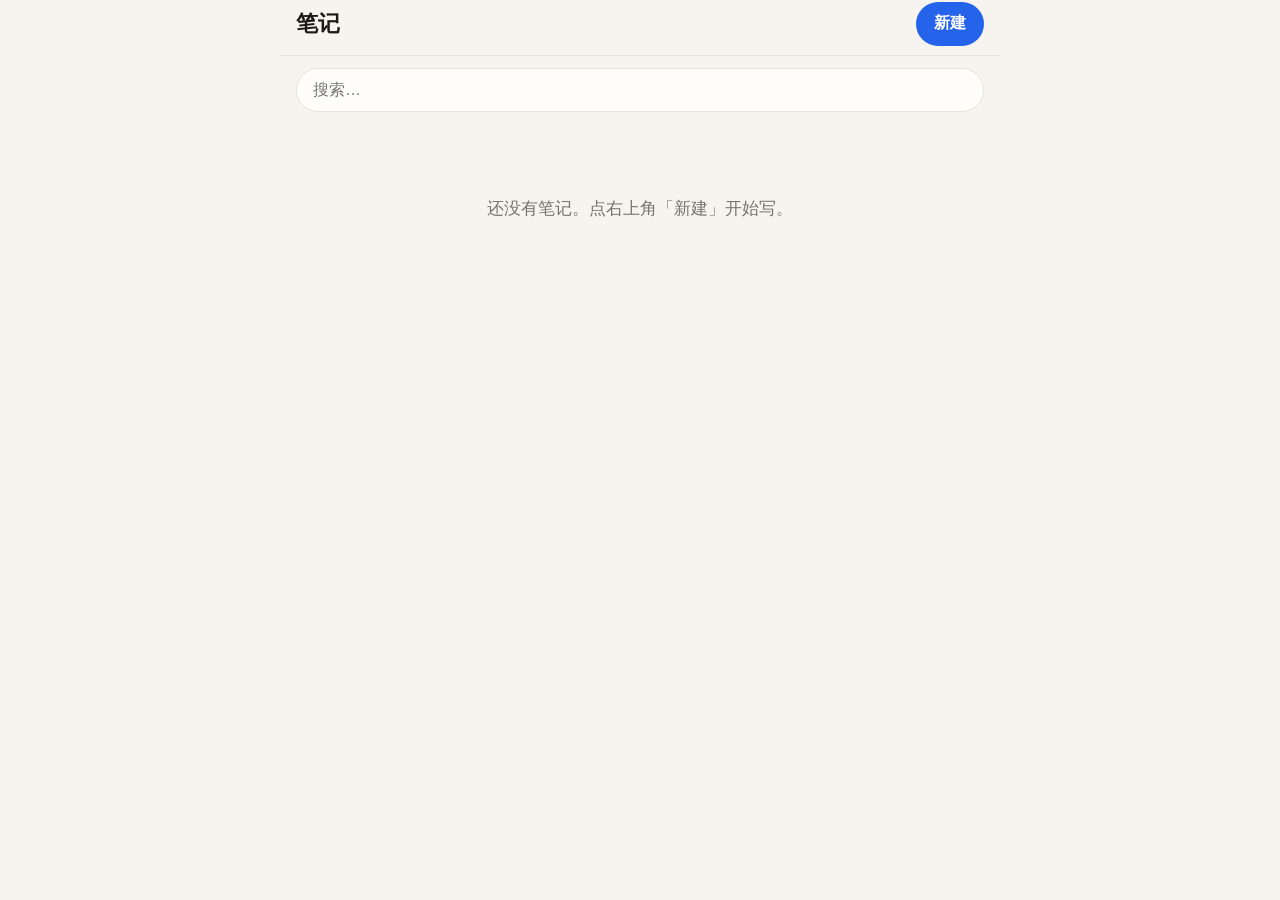
==== index.html @ 6222a22f "Add notes PWA for iPad Safari" ====
<!DOCTYPE html>
<html lang="zh-CN">
<head>
  <meta charset="UTF-8" />
  <meta name="viewport" content="width=device-width, initial-scale=1, viewport-fit=cover" />
  <meta name="apple-mobile-web-app-capable" content="yes" />
  <meta name="apple-mobile-web-app-status-bar-style" content="default" />
  <meta name="apple-mobile-web-app-title" content="笔记" />
  <meta name="theme-color" content="#f7f4ef" />
  <meta name="description" content="简洁纯文字笔记" />
  <link rel="manifest" href="manifest.json" />
  <link rel="apple-touch-icon" href="icons/icon-180.png" />
  <link rel="icon" type="image/svg+xml" href="icons/icon.svg" />
  <title>笔记</title>
  <link rel="stylesheet" href="styles.css" />
</head>
<body>
  <div id="app">
    <!-- List view -->
    <section id="view-list" class="view" aria-label="笔记列表">
      <header class="topbar">
        <h1 class="title">笔记</h1>
        <button type="button" id="btn-new" class="btn btn-primary" aria-label="新建笔记">新建</button>
      </header>
      <div class="search-wrap">
        <input type="search" id="search" class="search" placeholder="搜索…" enterkeyhint="search" autocomplete="off" />
      </div>
      <ul id="note-list" class="note-list" role="list"></ul>
      <p id="empty-state" class="empty hidden">还没有笔记。点右上角「新建」开始写。</p>
    </section>

    <!-- Editor view -->
    <section id="view-editor" class="view hidden" aria-label="编辑笔记">
      <header class="topbar">
        <button type="button" id="btn-back" class="btn btn-ghost" aria-label="返回列表">‹ 返回</button>
        <div class="topbar-actions">
          <button type="button" id="btn-delete" class="btn btn-danger" aria-label="删除笔记">删除</button>
          <button type="button" id="btn-save" class="btn btn-primary" aria-label="保存笔记">保存</button>
        </div>
      </header>
      <input type="text" id="note-title" class="note-title" placeholder="标题" maxlength="120" autocomplete="off" />
      <textarea id="note-body" class="note-body" placeholder="开始写吧…" enterkeyhint="enter"></textarea>
      <p id="save-hint" class="save-hint" aria-live="polite"></p>
    </section>
  </div>
  <script src="app.js"></script>
</body>
</html>
---- styles.css ----
:root {
  --bg: #f7f4ef;
  --paper: #fffdf9;
  --ink: #1c1917;
  --muted: #78716c;
  --line: #e7e2d9;
  --accent: #2563eb;
  --danger: #dc2626;
  --radius: 14px;
  --safe-top: env(safe-area-inset-top, 0px);
  --safe-bottom: env(safe-area-inset-bottom, 0px);
  --safe-left: env(safe-area-inset-left, 0px);
  --safe-right: env(safe-area-inset-right, 0px);
  --topbar-h: 56px;
  font-family: -apple-system, BlinkMacSystemFont, "PingFang SC", "Hiragino Sans GB",
    "Microsoft YaHei", "Segoe UI", sans-serif;
}

*, *::before, *::after { box-sizing: border-box; }

html, body {
  margin: 0;
  padding: 0;
  height: 100%;
  background: var(--bg);
  color: var(--ink);
  -webkit-tap-highlight-color: transparent;
  -webkit-text-size-adjust: 100%;
}

body {
  overscroll-behavior: none;
}

#app {
  min-height: 100%;
  min-height: 100dvh;
  max-width: 720px;
  margin: 0 auto;
  background: var(--bg);
}

.view {
  display: flex;
  flex-direction: column;
  min-height: 100%;
  min-height: 100dvh;
  padding-left: var(--safe-left);
  padding-right: var(--safe-right);
}

.hidden { display: none !important; }

.topbar {
  position: sticky;
  top: 0;
  z-index: 10;
  display: flex;
  align-items: center;
  justify-content: space-between;
  gap: 12px;
  min-height: calc(var(--topbar-h) + var(--safe-top));
  padding: var(--safe-top) 16px 8px;
  background: color-mix(in srgb, var(--bg) 92%, transparent);
  backdrop-filter: blur(12px);
  -webkit-backdrop-filter: blur(12px);
  border-bottom: 1px solid var(--line);
}

.title {
  margin: 0;
  font-size: 1.35rem;
  font-weight: 700;
  letter-spacing: 0.02em;
}

.topbar-actions {
  display: flex;
  align-items: center;
  gap: 8px;
}

.btn {
  appearance: none;
  border: none;
  border-radius: 999px;
  min-height: 44px;
  padding: 0 18px;
  font-size: 1rem;
  font-weight: 600;
  cursor: pointer;
  background: transparent;
  color: var(--ink);
  touch-action: manipulation;
}

.btn:active { opacity: 0.75; }

.btn-primary {
  background: var(--accent);
  color: #fff;
}

.btn-ghost {
  padding-left: 8px;
  color: var(--accent);
  font-weight: 600;
}

.btn-danger {
  color: var(--danger);
  background: #fee2e2;
}

.search-wrap {
  padding: 12px 16px 4px;
}

.search {
  width: 100%;
  min-height: 44px;
  padding: 10px 16px;
  border: 1px solid var(--line);
  border-radius: 999px;
  background: var(--paper);
  font-size: 1rem;
  color: var(--ink);
  outline: none;
}

.search:focus {
  border-color: color-mix(in srgb, var(--accent) 50%, var(--line));
  box-shadow: 0 0 0 3px color-mix(in srgb, var(--accent) 18%, transparent);
}

.note-list {
  list-style: none;
  margin: 8px 0 0;
  padding: 0 12px calc(24px + var(--safe-bottom));
  display: flex;
  flex-direction: column;
  gap: 8px;
}

.note-item {
  display: block;
  width: 100%;
  text-align: left;
  padding: 14px 16px;
  border: 1px solid var(--line);
  border-radius: var(--radius);
  background: var(--paper);
  cursor: pointer;
  touch-action: manipulation;
  font: inherit;
  color: inherit;
}

.note-item:active {
  background: #f3efe8;
}

.note-item-title {
  display: block;
  font-size: 1.08rem;
  font-weight: 650;
  margin-bottom: 4px;
  white-space: nowrap;
  overflow: hidden;
  text-overflow: ellipsis;
}

.note-item-preview {
  display: -webkit-box;
  -webkit-line-clamp: 2;
  -webkit-box-orient: vertical;
  overflow: hidden;
  color: var(--muted);
  font-size: 0.95rem;
  line-height: 1.45;
  min-height: 1.45em;
}

.note-item-meta {
  display: block;
  margin-top: 8px;
  font-size: 0.8rem;
  color: var(--muted);
}

.empty {
  margin: 48px 24px;
  text-align: center;
  color: var(--muted);
  line-height: 1.6;
  font-size: 1.05rem;
}

#view-editor {
  background: var(--paper);
}

.note-title {
  width: 100%;
  border: none;
  outline: none;
  background: transparent;
  padding: 16px 20px 8px;
  font-size: 1.4rem;
  font-weight: 700;
  color: var(--ink);
}

.note-body {
  flex: 1;
  width: 100%;
  border: none;
  outline: none;
  resize: none;
  background: transparent;
  padding: 8px 20px calc(20px + var(--safe-bottom));
  font-size: 1.12rem;
  line-height: 1.65;
  color: var(--ink);
  min-height: 50vh;
}

.save-hint {
  margin: 0;
  padding: 0 20px 12px;
  min-height: 1.2em;
  font-size: 0.85rem;
  color: var(--muted);
  text-align: right;
}

@media (prefers-color-scheme: dark) {
  :root {
    --bg: #171411;
    --paper: #1f1b17;
    --ink: #f5f0e8;
    --muted: #a8a29e;
    --line: #3a342e;
    --accent: #60a5fa;
    --danger: #f87171;
  }
  .btn-danger { background: #3f1d1d; }
  .note-item:active { background: #2a241f; }
}
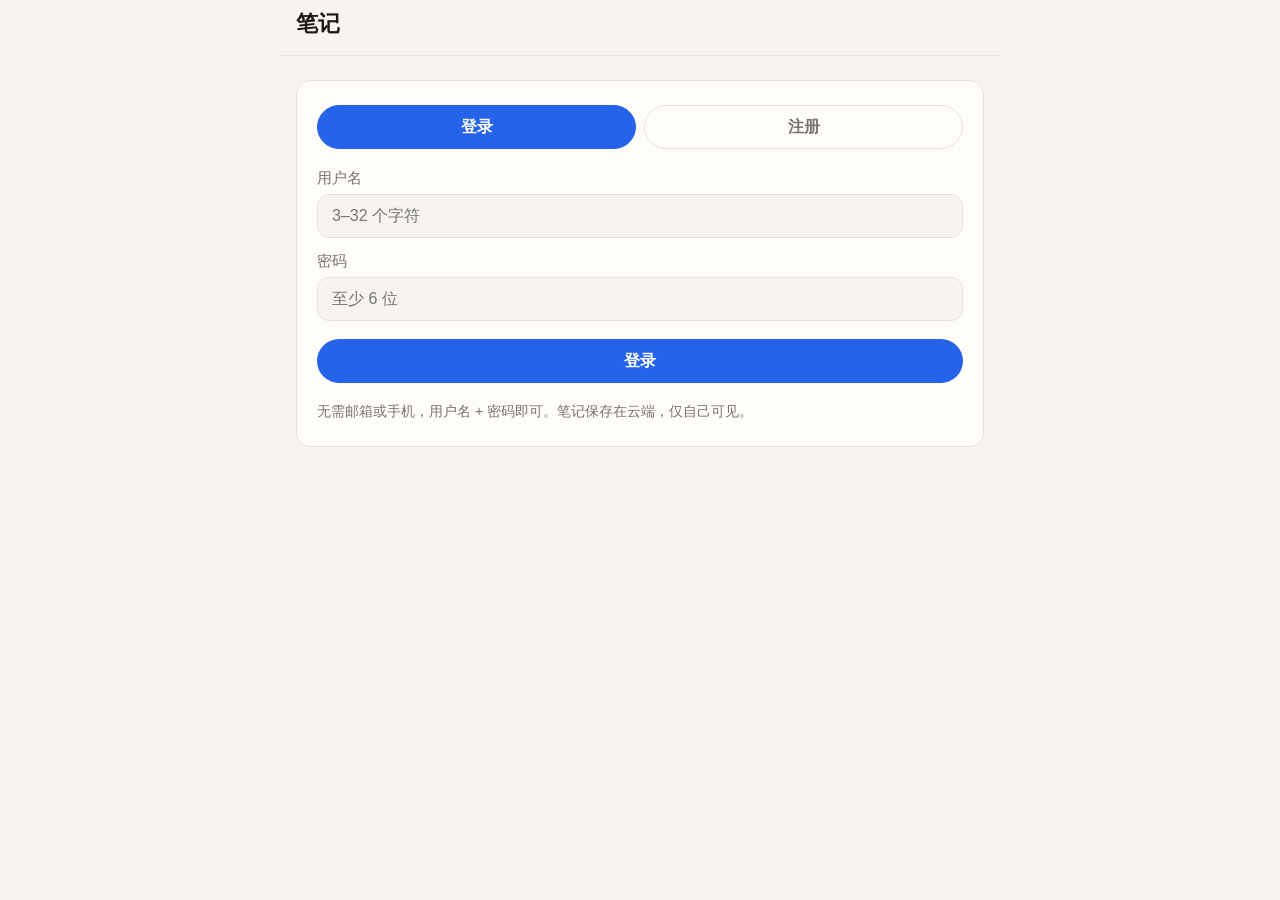
==== commit c9aae7d5: "Multi-user notes: frontend root (part 2/4)" ====
--- a/index.html
+++ b/index.html
@@ -7,20 +7,54 @@
   <meta name="apple-mobile-web-app-status-bar-style" content="default" />
   <meta name="apple-mobile-web-app-title" content="笔记" />
   <meta name="theme-color" content="#f7f4ef" />
-  <meta name="description" content="简洁纯文字笔记" />
-  <link rel="manifest" href="manifest.json" />
-  <link rel="apple-touch-icon" href="icons/icon-180.png" />
-  <link rel="icon" type="image/svg+xml" href="icons/icon.svg" />
+  <meta name="description" content="简洁多用户笔记" />
+  <link rel="manifest" href="/manifest.json" />
+  <link rel="apple-touch-icon" href="/icons/icon.svg" />
+  <link rel="icon" type="image/svg+xml" href="/icons/icon.svg" />
   <title>笔记</title>
-  <link rel="stylesheet" href="styles.css" />
+  <link rel="stylesheet" href="/styles.css" />
 </head>
 <body>
   <div id="app">
-    <!-- List view -->
-    <section id="view-list" class="view" aria-label="笔记列表">
+    <!-- Auth view -->
+    <section id="view-auth" class="view" aria-label="登录注册">
       <header class="topbar">
         <h1 class="title">笔记</h1>
-        <button type="button" id="btn-new" class="btn btn-primary" aria-label="新建笔记">新建</button>
+      </header>
+      <div class="auth-card">
+        <div class="auth-tabs" role="tablist">
+          <button type="button" id="tab-login" class="auth-tab active" role="tab" aria-selected="true">登录</button>
+          <button type="button" id="tab-register" class="auth-tab" role="tab" aria-selected="false">注册</button>
+        </div>
+        <form id="auth-form" class="auth-form" autocomplete="on">
+          <label class="field">
+            <span>用户名</span>
+            <input type="text" id="auth-username" name="username" maxlength="32" minlength="3"
+              placeholder="3–32 个字符" required autocomplete="username" />
+          </label>
+          <label class="field">
+            <span>密码</span>
+            <input type="password" id="auth-password" name="password" maxlength="128" minlength="6"
+              placeholder="至少 6 位" required autocomplete="current-password" />
+          </label>
+          <p id="auth-error" class="auth-error hidden" role="alert"></p>
+          <button type="submit" id="auth-submit" class="btn btn-primary btn-block">登录</button>
+        </form>
+        <p class="auth-hint">无需邮箱或手机，用户名 + 密码即可。笔记保存在云端，仅自己可见。</p>
+      </div>
+    </section>
+
+    <!-- List view -->
+    <section id="view-list" class="view hidden" aria-label="笔记列表">
+      <header class="topbar">
+        <div class="topbar-left">
+          <h1 class="title">笔记</h1>
+          <span id="user-badge" class="user-badge"></span>
+        </div>
+        <div class="topbar-actions">
+          <button type="button" id="btn-logout" class="btn btn-ghost" aria-label="退出登录">退出</button>
+          <button type="button" id="btn-new" class="btn btn-primary" aria-label="新建笔记">新建</button>
+        </div>
       </header>
       <div class="search-wrap">
         <input type="search" id="search" class="search" placeholder="搜索…" enterkeyhint="search" autocomplete="off" />
@@ -43,6 +77,6 @@
       <p id="save-hint" class="save-hint" aria-live="polite"></p>
     </section>
   </div>
-  <script src="app.js"></script>
+  <script src="/app.js"></script>
 </body>
 </html>
--- a/styles.css
+++ b/styles.css
@@ -247,3 +247,105 @@
   .btn-danger { background: #3f1d1d; }
   .note-item:active { background: #2a241f; }
 }
+
+.topbar-left {
+  display: flex;
+  align-items: center;
+  gap: 10px;
+  min-width: 0;
+}
+
+.user-badge {
+  font-size: 0.85rem;
+  color: var(--muted);
+  white-space: nowrap;
+  overflow: hidden;
+  text-overflow: ellipsis;
+  max-width: 140px;
+}
+
+.auth-card {
+  margin: 24px 16px;
+  padding: 24px 20px;
+  background: var(--paper);
+  border: 1px solid var(--line);
+  border-radius: var(--radius);
+}
+
+.auth-tabs {
+  display: flex;
+  gap: 8px;
+  margin-bottom: 20px;
+}
+
+.auth-tab {
+  flex: 1;
+  min-height: 44px;
+  border: 1px solid var(--line);
+  border-radius: 999px;
+  background: transparent;
+  font: inherit;
+  font-weight: 600;
+  cursor: pointer;
+  color: var(--muted);
+}
+
+.auth-tab.active {
+  background: var(--accent);
+  border-color: var(--accent);
+  color: #fff;
+}
+
+.auth-form {
+  display: flex;
+  flex-direction: column;
+  gap: 14px;
+}
+
+.field {
+  display: flex;
+  flex-direction: column;
+  gap: 6px;
+  font-size: 0.92rem;
+  color: var(--muted);
+}
+
+.field input {
+  min-height: 44px;
+  padding: 10px 14px;
+  border: 1px solid var(--line);
+  border-radius: 12px;
+  background: var(--bg);
+  font-size: 1rem;
+  color: var(--ink);
+  outline: none;
+}
+
+.field input:focus {
+  border-color: color-mix(in srgb, var(--accent) 50%, var(--line));
+  box-shadow: 0 0 0 3px color-mix(in srgb, var(--accent) 18%, transparent);
+}
+
+.btn-block {
+  width: 100%;
+  margin-top: 4px;
+}
+
+.auth-error {
+  margin: 0;
+  color: var(--danger);
+  font-size: 0.92rem;
+}
+
+.auth-hint {
+  margin: 18px 0 0;
+  font-size: 0.88rem;
+  color: var(--muted);
+  line-height: 1.5;
+}
+
+.loading-banner {
+  text-align: center;
+  padding: 48px 16px;
+  color: var(--muted);
+}
